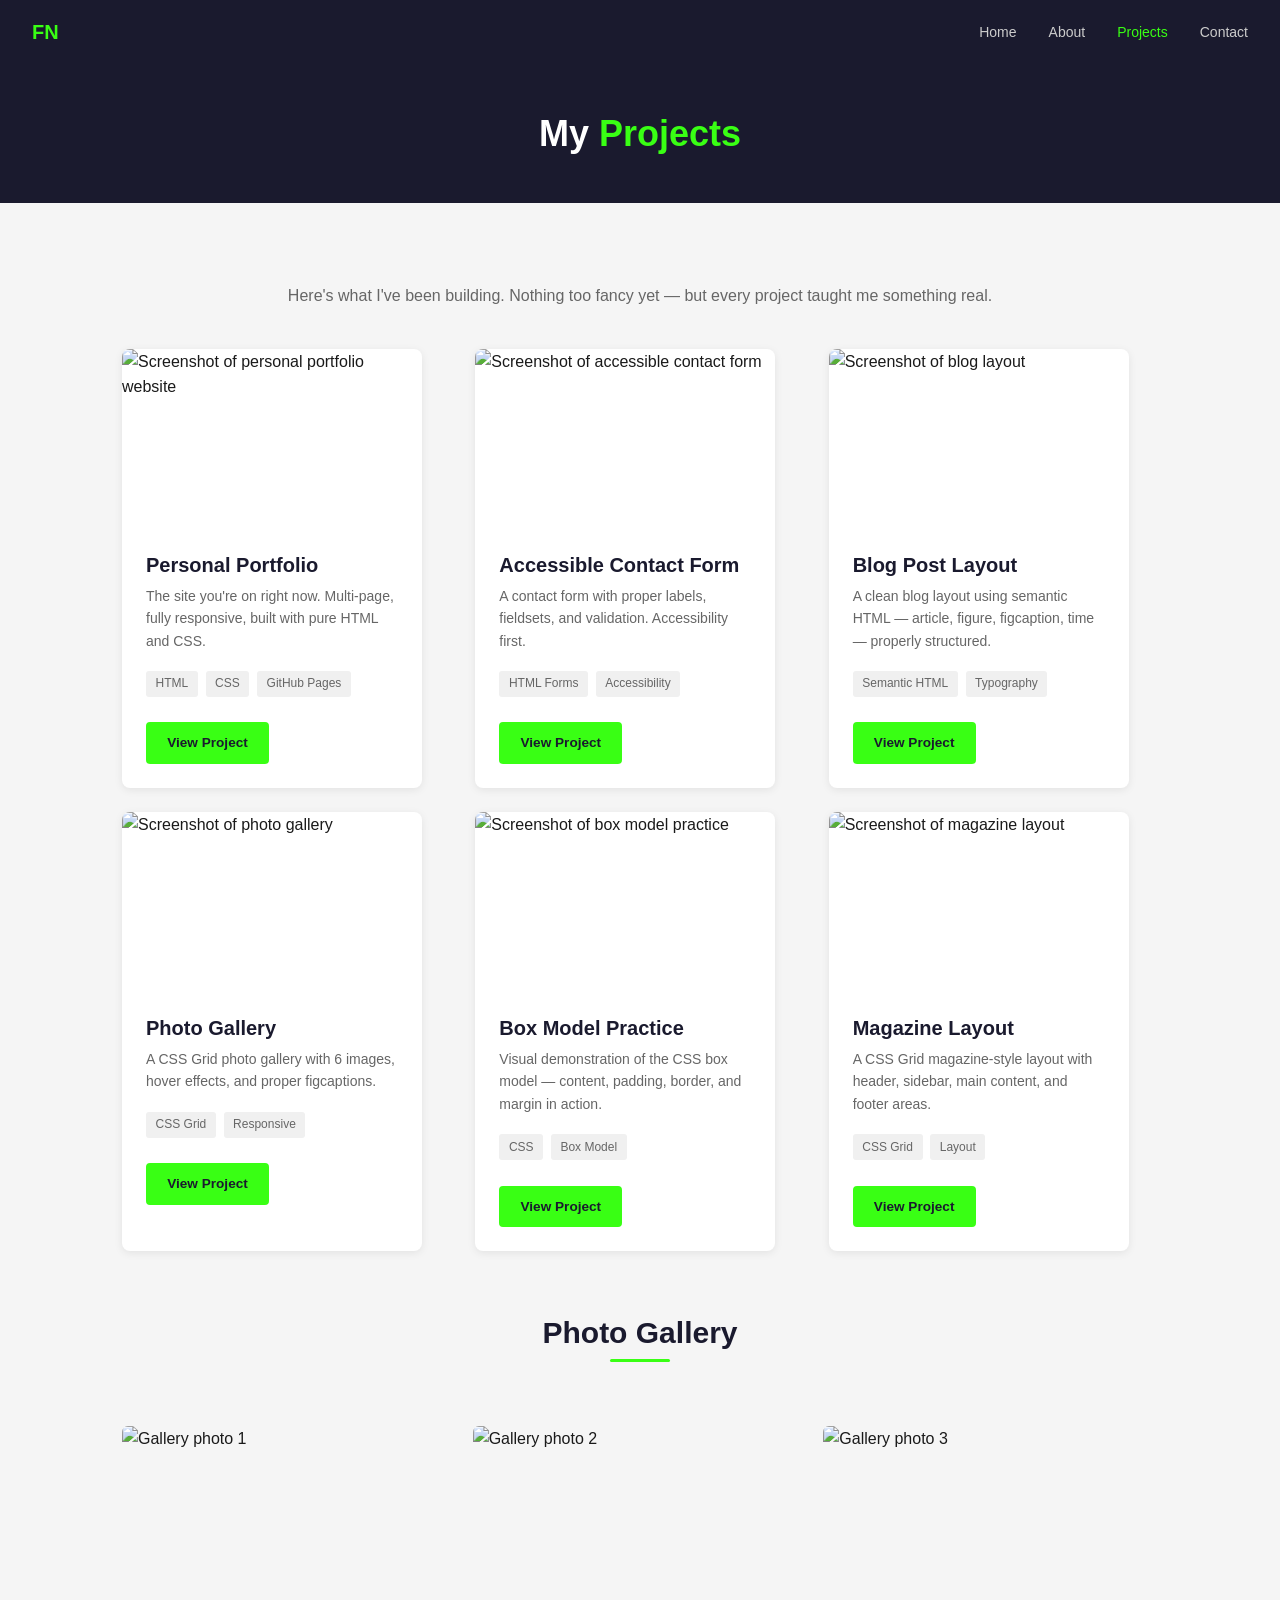
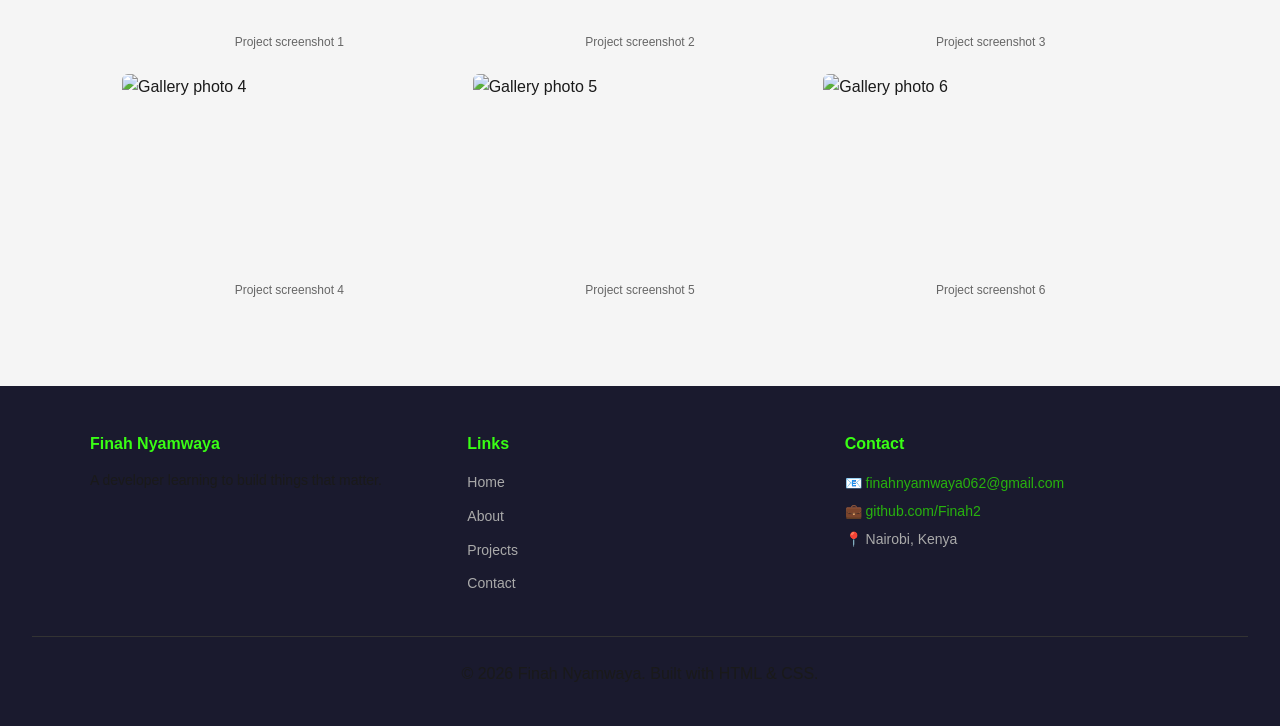
==== projects.html @ 835420aa "Add: Week 2 portfolio files" ====
<!DOCTYPE html>
<html lang="en">
<head>
  <meta charset="UTF-8">
  <meta name="viewport" content="width=device-width, initial-scale=1.0">
  <title>Projects — Finah Nyamwaya</title>
  <link rel="stylesheet" href="styles.css">
</head>
<body>

<nav>
  <div class="logo">FN</div>
  <ul class="nav-links" id="navLinks">
    <li><a href="index.html">Home</a></li>
    <li><a href="about.html">About</a></li>
    <li><a href="projects.html" class="active">Projects</a></li>
    <li><a href="contact.html">Contact</a></li>
  </ul>
  <button class="hamburger" onclick="document.getElementById('navLinks').classList.toggle('open')" aria-label="Toggle menu">
    <span></span><span></span><span></span>
  </button>
</nav>

<div class="page-title">
  <h1>My <span>Projects</span></h1>
</div>

<main class="section">
  <p style="text-align:center; color:var(--color-muted); margin-bottom:2.5rem;">Here's what I've been building. Nothing too fancy yet — but every project taught me something real.</p>

  <div class="projects-grid">

    <article class="card">
      <img src="https://placehold.co/400x180/1a1a2e/39ff14?text=Portfolio+Site" alt="Screenshot of personal portfolio website">
      <div class="card-body">
        <h3>Personal Portfolio</h3>
        <p>The site you're on right now. Multi-page, fully responsive, built with pure HTML and CSS.</p>
        <span class="tag">HTML</span>
        <span class="tag">CSS</span>
        <span class="tag">GitHub Pages</span>
        <br><br>
        <a href="#" class="btn btn-primary" style="font-size:0.85rem; padding:0.5rem 1.2rem;">View Project</a>
      </div>
    </article>

    <article class="card">
      <img src="https://placehold.co/400x180/39ff14/1a1a2e?text=Contact+Form" alt="Screenshot of accessible contact form">
      <div class="card-body">
        <h3>Accessible Contact Form</h3>
        <p>A contact form with proper labels, fieldsets, and validation. Accessibility first.</p>
        <span class="tag">HTML Forms</span>
        <span class="tag">Accessibility</span>
        <br><br>
        <a href="#" class="btn btn-primary" style="font-size:0.85rem; padding:0.5rem 1.2rem;">View Project</a>
      </div>
    </article>

    <article class="card">
      <img src="https://placehold.co/400x180/16213e/ffffff?text=Blog+Layout" alt="Screenshot of blog layout">
      <div class="card-body">
        <h3>Blog Post Layout</h3>
        <p>A clean blog layout using semantic HTML — article, figure, figcaption, time — properly structured.</p>
        <span class="tag">Semantic HTML</span>
        <span class="tag">Typography</span>
        <br><br>
        <a href="#" class="btn btn-primary" style="font-size:0.85rem; padding:0.5rem 1.2rem;">View Project</a>
      </div>
    </article>

    <article class="card">
      <img src="https://placehold.co/400x180/1a1a2e/39ff14?text=Photo+Gallery" alt="Screenshot of photo gallery">
      <div class="card-body">
        <h3>Photo Gallery</h3>
        <p>A CSS Grid photo gallery with 6 images, hover effects, and proper figcaptions.</p>
        <span class="tag">CSS Grid</span>
        <span class="tag">Responsive</span>
        <br><br>
        <a href="box-model-practice.html" class="btn btn-primary" style="font-size:0.85rem; padding:0.5rem 1.2rem;">View Project</a>
      </div>
    </article>

    <article class="card">
      <img src="https://placehold.co/400x180/39ff14/1a1a2e?text=Box+Model" alt="Screenshot of box model practice">
      <div class="card-body">
        <h3>Box Model Practice</h3>
        <p>Visual demonstration of the CSS box model — content, padding, border, and margin in action.</p>
        <span class="tag">CSS</span>
        <span class="tag">Box Model</span>
        <br><br>
        <a href="box-model-practice.html" class="btn btn-primary" style="font-size:0.85rem; padding:0.5rem 1.2rem;">View Project</a>
      </div>
    </article>

    <article class="card">
      <img src="https://placehold.co/400x180/16213e/ffffff?text=Magazine+Layout" alt="Screenshot of magazine layout">
      <div class="card-body">
        <h3>Magazine Layout</h3>
        <p>A CSS Grid magazine-style layout with header, sidebar, main content, and footer areas.</p>
        <span class="tag">CSS Grid</span>
        <span class="tag">Layout</span>
        <br><br>
        <a href="box-model-practice.html" class="btn btn-primary" style="font-size:0.85rem; padding:0.5rem 1.2rem;">View Project</a>
      </div>
    </article>

  </div>

  <!-- Photo Gallery Section -->
  <div class="section-title" style="margin-top:4rem;">
    <h2>Photo Gallery</h2>
  </div>
  <div class="gallery">
    <figure>
      <img src="https://placehold.co/400x200/1a1a2e/39ff14?text=Photo+1" alt="Gallery photo 1">
      <figcaption>Project screenshot 1</figcaption>
    </figure>
    <figure>
      <img src="https://placehold.co/400x200/39ff14/1a1a2e?text=Photo+2" alt="Gallery photo 2">
      <figcaption>Project screenshot 2</figcaption>
    </figure>
    <figure>
      <img src="https://placehold.co/400x200/16213e/ffffff?text=Photo+3" alt="Gallery photo 3">
      <figcaption>Project screenshot 3</figcaption>
    </figure>
    <figure>
      <img src="https://placehold.co/400x200/39ff14/1a1a2e?text=Photo+4" alt="Gallery photo 4">
      <figcaption>Project screenshot 4</figcaption>
    </figure>
    <figure>
      <img src="https://placehold.co/400x200/1a1a2e/39ff14?text=Photo+5" alt="Gallery photo 5">
      <figcaption>Project screenshot 5</figcaption>
    </figure>
    <figure>
      <img src="https://placehold.co/400x200/16213e/ffffff?text=Photo+6" alt="Gallery photo 6">
      <figcaption>Project screenshot 6</figcaption>
    </figure>
  </div>
</main>

<footer class="footer">
  <div class="footer-grid">
    <div class="footer-col">
      <h4>Finah Nyamwaya</h4>
      <p>A developer learning to build things that matter.</p>
    </div>
    <div class="footer-col">
      <h4>Links</h4>
      <ul>
        <li><a href="index.html">Home</a></li>
        <li><a href="about.html">About</a></li>
        <li><a href="projects.html">Projects</a></li>
        <li><a href="contact.html">Contact</a></li>
      </ul>
    </div>
    <div class="footer-col">
      <h4>Contact</h4>
      <address style="font-style:normal; font-size:0.875rem; line-height:2; color:#aaa;">
        📧 <a href="mailto:finahnyamwaya062@gmail.com">finahnyamwaya062@gmail.com</a><br>
        💼 <a href="https://github.com/Finah2" target="_blank">github.com/Finah2</a><br>
        📍 Nairobi, Kenya
      </address>
    </div>
  </div>
  <div class="footer-bottom">
    <p>&copy; 2026 Finah Nyamwaya. Built with HTML & CSS.</p>
  </div>
</footer>

</body>
</html>
---- styles.css ----
/* ================================
   RESET
================================ */
* {
    margin: 0;
    padding: 0;
    box-sizing: border-box;
}

/* ================================
   GOOGLE FONTS
================================ */
@import url('https://fonts.googleapis.com/css2?family=Poppins:wght@400;600;700&family=Open+Sans:wght@400;500&display=swap');

/* ================================
   CSS VARIABLES — TYPOGRAPHY
================================ */
:root {
    --font-xs:   0.75rem;    /* 12px */
    --font-sm:   0.875rem;   /* 14px */
    --font-base: 1rem;       /* 16px */
    --font-lg:   1.125rem;   /* 18px */
    --font-xl:   1.25rem;    /* 20px */
    --font-2xl:  1.5rem;     /* 24px */
    --font-3xl:  1.875rem;   /* 30px */
    --font-4xl:  2.25rem;    /* 36px */
}

/* ================================
   CSS VARIABLES — COLORS
================================ */
:root {
    --color-primary:       #39ff14;   /* luminous green */
    --color-primary-light: #7fff5c;
    --color-primary-dark:  #28b30e;
    --color-secondary:     #1a1a2e;   /* deep navy */
    --color-background:    #f5f5f5;
    --color-text:          #1a1a1a;
    --color-muted:         #666666;
}

/* ================================
   BASE STYLES
================================ */
body {
    font-family: 'Open Sans', sans-serif;
    font-size: var(--font-base);
    line-height: 1.6;
    color: var(--color-text);
    background: var(--color-background);
}

h1, h2, h3, h4, h5, h6 {
    font-family: 'Poppins', sans-serif;
    font-weight: 700;
    line-height: 1.2;
    margin-bottom: 1rem;
}

h1 { font-size: var(--font-4xl); }
h2 { font-size: var(--font-3xl); }
h3 { font-size: var(--font-2xl); }

p {
    font-size: var(--font-base);
    margin-bottom: 1rem;
    color: var(--color-text);
}

small { font-size: var(--font-sm); }

a {
    color: var(--color-primary-dark);
    text-decoration: none;
    transition: color 0.3s ease;
}

a:hover { color: var(--color-primary); }

a:focus, button:focus {
    outline: 2px solid var(--color-primary);
    outline-offset: 2px;
}

img {
    max-width: 100%;
    display: block;
}

/* ================================
   NAVIGATION — FLEXBOX
================================ */
nav {
    background: var(--color-secondary);
    padding: 1rem 2rem;
    display: flex;
    justify-content: space-between;
    align-items: center;
    position: sticky;
    top: 0;
    z-index: 100;
}

.logo {
    color: var(--color-primary);
    font-family: 'Poppins', sans-serif;
    font-size: var(--font-xl);
    font-weight: 700;
}

.nav-links {
    list-style: none;
    display: flex;
    gap: 2rem;
}

.nav-links a {
    color: #ccc;
    font-size: var(--font-sm);
    font-weight: 500;
    transition: color 0.3s ease;
}

.nav-links a:hover,
.nav-links a.active {
    color: var(--color-primary);
}

/* Mobile hamburger */
.hamburger {
    display: none;
    flex-direction: column;
    gap: 5px;
    cursor: pointer;
    background: none;
    border: none;
    padding: 4px;
}

.hamburger span {
    display: block;
    width: 25px;
    height: 2px;
    background: #fff;
    transition: all 0.3s ease;
}

/* ================================
   HERO SECTION
================================ */
.hero {
    min-height: 100vh;
    background: linear-gradient(135deg, var(--color-secondary), #16213e);
    display: flex;
    align-items: center;
    justify-content: center;
    text-align: center;
    padding: 2rem;
    position: relative;
    overflow: hidden;
}

.hero::before {
    content: '';
    position: absolute;
    width: 400px;
    height: 400px;
    background: var(--color-primary);
    opacity: 0.05;
    border-radius: 50%;
    top: -100px;
    right: -100px;
}

.hero-content { max-width: 700px; }

.hero h1 {
    color: #fff;
    font-size: clamp(2rem, 6vw, var(--font-4xl));
    margin-bottom: 0.5rem;
}

.hero h1 span { color: var(--color-primary); }

.hero p {
    color: #aaa;
    font-size: var(--font-lg);
    margin-bottom: 2rem;
}

/* ================================
   BUTTONS
================================ */
.btn {
    display: inline-block;
    padding: 0.75rem 2rem;
    border-radius: 4px;
    font-size: var(--font-base);
    font-weight: 600;
    cursor: pointer;
    transition: all 0.3s ease;
    border: 2px solid transparent;
    font-family: 'Poppins', sans-serif;
}

.btn-primary {
    background: var(--color-primary);
    color: var(--color-secondary);
    border-color: var(--color-primary);
}

.btn-primary:hover {
    background: var(--color-primary-dark);
    border-color: var(--color-primary-dark);
    color: #fff;
    transform: translateY(-2px);
    box-shadow: 0 4px 12px rgba(57, 255, 20, 0.3);
}

.btn-secondary {
    background: transparent;
    color: var(--color-primary);
    border-color: var(--color-primary);
}

.btn-secondary:hover {
    background: var(--color-primary);
    color: var(--color-secondary);
    transform: translateY(-2px);
}

.btn-danger {
    background: #e74c3c;
    color: #fff;
    border-color: #e74c3c;
}

.btn-danger:hover {
    background: #c0392b;
    border-color: #c0392b;
    transform: translateY(-2px);
}

.btn-disabled {
    background: #ccc;
    color: #888;
    border-color: #ccc;
    cursor: not-allowed;
}

/* ================================
   SECTIONS
================================ */
.section {
    padding: 4rem 1.5rem;
    max-width: 1100px;
    margin: 0 auto;
}

.section-title {
    text-align: center;
    margin-bottom: 3rem;
}

.section-title h2 {
    color: var(--color-secondary);
    position: relative;
    display: inline-block;
}

.section-title h2::after {
    content: '';
    display: block;
    width: 60px;
    height: 3px;
    background: var(--color-primary);
    margin: 0.5rem auto 0;
    border-radius: 2px;
}

/* ================================
   CARDS — FLEXBOX ROW
================================ */
.cards-row {
    display: flex;
    gap: 1.5rem;
    flex-wrap: wrap;
}

.card {
    background: #fff;
    border-radius: 8px;
    overflow: hidden;
    box-shadow: 0 2px 8px rgba(0,0,0,0.08);
    transition: box-shadow 0.3s ease, transform 0.3s ease;
    flex: 1;
    min-width: 260px;
    width: 300px;
}

.card:hover {
    box-shadow: 0 10px 20px rgba(0,0,0,0.12);
    transform: translateY(-4px);
}

.card img {
    width: 100%;
    height: 180px;
    object-fit: cover;
}

.card-body {
    padding: 1.5rem;
}

.card-body h3 {
    font-size: var(--font-xl);
    margin-bottom: 0.5rem;
    color: var(--color-secondary);
}

.card-body p {
    font-size: var(--font-sm);
    color: var(--color-muted);
    margin-bottom: 1rem;
}

.tag {
    display: inline-block;
    background: #f0f0f0;
    color: var(--color-muted);
    font-size: var(--font-xs);
    padding: 0.2rem 0.6rem;
    border-radius: 3px;
    margin: 0.2rem 0.2rem 0 0;
}

/* ================================
   PROJECTS GRID
================================ */
.projects-grid {
    display: grid;
    grid-template-columns: 1fr;
    gap: 1.5rem;
}

/* ================================
   PHOTO GALLERY GRID
================================ */
.gallery {
    display: grid;
    grid-template-columns: repeat(3, 1fr);
    gap: 1rem;
}

.gallery figure {
    overflow: hidden;
    border-radius: 6px;
}

.gallery img {
    width: 100%;
    height: 200px;
    object-fit: cover;
    transition: transform 0.3s ease;
}

.gallery img:hover { transform: scale(1.05); }

.gallery figcaption {
    font-size: var(--font-xs);
    color: var(--color-muted);
    padding: 0.4rem 0;
    text-align: center;
}

/* ================================
   MAGAZINE LAYOUT GRID
================================ */
.magazine {
    display: grid;
    grid-template-columns: 250px 1fr;
    grid-template-rows: auto 1fr auto;
    gap: 1.5rem;
}

.mag-header {
    grid-column: 1 / -1;
    background: var(--color-secondary);
    color: #fff;
    padding: 1.5rem;
    border-radius: 6px;
}

.mag-sidebar {
    background: #fff;
    padding: 1.5rem;
    border-radius: 6px;
    box-shadow: 0 2px 8px rgba(0,0,0,0.06);
}

.mag-main {
    background: #fff;
    padding: 1.5rem;
    border-radius: 6px;
    box-shadow: 0 2px 8px rgba(0,0,0,0.06);
}

.mag-footer {
    grid-column: 1 / -1;
    background: var(--color-secondary);
    color: #aaa;
    padding: 1rem 1.5rem;
    border-radius: 6px;
    text-align: center;
}

/* ================================
   HERO SECTION — DESKTOP SPLIT
================================ */
.hero-inner {
    display: flex;
    align-items: center;
    gap: 3rem;
    max-width: 1000px;
    margin: 0 auto;
    text-align: left;
}

.hero-text { flex: 1; }
.hero-image { flex: 1; display: none; }

.hero-image img {
    border-radius: 50%;
    border: 4px solid var(--color-primary);
    width: 280px;
    height: 280px;
    object-fit: cover;
}

/* ================================
   SKILLS SECTION
================================ */
.skills {
    display: flex;
    flex-wrap: wrap;
    gap: 0.75rem;
    margin-top: 1rem;
}

.skill-tag {
    background: var(--color-primary);
    color: var(--color-secondary);
    padding: 0.4rem 1rem;
    border-radius: 20px;
    font-size: var(--font-sm);
    font-weight: 600;
}

/* ================================
   TIMELINE
================================ */
.timeline {
    border-left: 2px solid var(--color-primary);
    padding-left: 1.5rem;
    margin-top: 1rem;
}

.timeline-item {
    margin-bottom: 1.5rem;
    position: relative;
}

.timeline-item::before {
    content: '';
    width: 12px;
    height: 12px;
    background: var(--color-primary);
    border-radius: 50%;
    position: absolute;
    left: -2rem;
    top: 0.3rem;
}

.timeline-item h3 { font-size: var(--font-lg); margin-bottom: 0.2rem; }
.timeline-item span { font-size: var(--font-sm); color: var(--color-muted); }

/* ================================
   FORM STYLES
================================ */
.form-wrapper {
    display: grid;
    grid-template-columns: 1fr;
    gap: 2rem;
}

fieldset {
    border: 1px solid #ddd;
    border-radius: 6px;
    padding: 1.5rem;
    margin-bottom: 1.5rem;
}

legend {
    font-weight: 600;
    padding: 0 0.5rem;
    color: var(--color-secondary);
    font-family: 'Poppins', sans-serif;
}

label {
    display: block;
    margin-bottom: 0.3rem;
    font-size: var(--font-sm);
    font-weight: 500;
}

input, select, textarea {
    width: 100%;
    padding: 0.7rem 1rem;
    border: 1px solid #ddd;
    border-radius: 4px;
    font-size: var(--font-base);
    font-family: 'Open Sans', sans-serif;
    margin-bottom: 1rem;
    background: #fff;
    transition: border-color 0.3s ease, outline 0.3s ease;
}

input:focus, select:focus, textarea:focus {
    outline: 2px solid var(--color-primary);
    border-color: var(--color-primary);
}

input:invalid:not(:placeholder-shown) {
    border-color: #e74c3c;
}

.checkbox-row {
    display: flex;
    align-items: center;
    gap: 0.5rem;
    margin-bottom: 1rem;
}

.checkbox-row input { width: auto; margin: 0; }

.form-sidebar {
    background: var(--color-secondary);
    color: #fff;
    padding: 2rem;
    border-radius: 8px;
    align-self: start;
}

.form-sidebar h3 { color: var(--color-primary); margin-bottom: 1rem; }
.form-sidebar p { color: #ccc; font-size: var(--font-sm); }
.form-sidebar address { font-style: normal; line-height: 2.2; color: #ccc; font-size: var(--font-sm); }
.form-sidebar a { color: var(--color-primary); }

/* ================================
   HERO SECTION
================================ */
.page-title {
    background: var(--color-secondary);
    color: #fff;
    padding: 3rem 2rem;
    text-align: center;
}

.page-title h1 { color: #fff; margin: 0; }
.page-title h1 span { color: var(--color-primary); }

/* ================================
   FOOTER — FLEXBOX MULTI-COLUMN
================================ */
.footer {
    background: var(--color-secondary);
    color: #aaa;
    padding: 3rem 2rem 1.5rem;
}

.footer-grid {
    display: flex;
    gap: 2rem;
    flex-wrap: wrap;
    max-width: 1100px;
    margin: 0 auto 2rem;
}

.footer-col { flex: 1; min-width: 150px; }

.footer-col h4 {
    color: var(--color-primary);
    font-size: var(--font-base);
    margin-bottom: 1rem;
}

.footer-col ul { list-style: none; }
.footer-col ul li { margin-bottom: 0.5rem; }
.footer-col ul a { color: #aaa; font-size: var(--font-sm); transition: color 0.3s ease; }
.footer-col ul a:hover { color: var(--color-primary); }
.footer-col p { font-size: var(--font-sm); }

.footer-bottom {
    text-align: center;
    padding-top: 1.5rem;
    border-top: 1px solid #333;
    font-size: var(--font-sm);
}

/* ================================
   RESPONSIVE — TABLET
================================ */
@media (min-width: 768px) {
    .projects-grid {
        grid-template-columns: repeat(2, 1fr);
    }

    .form-wrapper {
        grid-template-columns: 1fr 300px;
    }

    .hero-image { display: block; }

    .nav-links { display: flex; }
}

/* ================================
   RESPONSIVE — DESKTOP
================================ */
@media (min-width: 1024px) {
    .projects-grid {
        grid-template-columns: repeat(3, 1fr);
    }

    .section { padding: 5rem 2rem; }
}

/* ================================
   RESPONSIVE — MOBILE NAV
================================ */
@media (max-width: 767px) {
    .hamburger { display: flex; }

    .nav-links {
        display: none;
        position: absolute;
        top: 100%;
        left: 0;
        right: 0;
        background: var(--color-secondary);
        flex-direction: column;
        padding: 1rem 2rem;
        gap: 1rem;
    }

    .nav-links.open { display: flex; }

    .gallery {
        grid-template-columns: repeat(2, 1fr);
    }

    .magazine {
        grid-template-columns: 1fr;
    }

    .mag-header, .mag-footer { grid-column: 1; }

    .hero { text-align: center; }
    .hero-inner { flex-direction: column; text-align: center; }
}

@media (max-width: 480px) {
    .gallery { grid-template-columns: 1fr; }
    h1 { font-size: var(--font-3xl); }
}
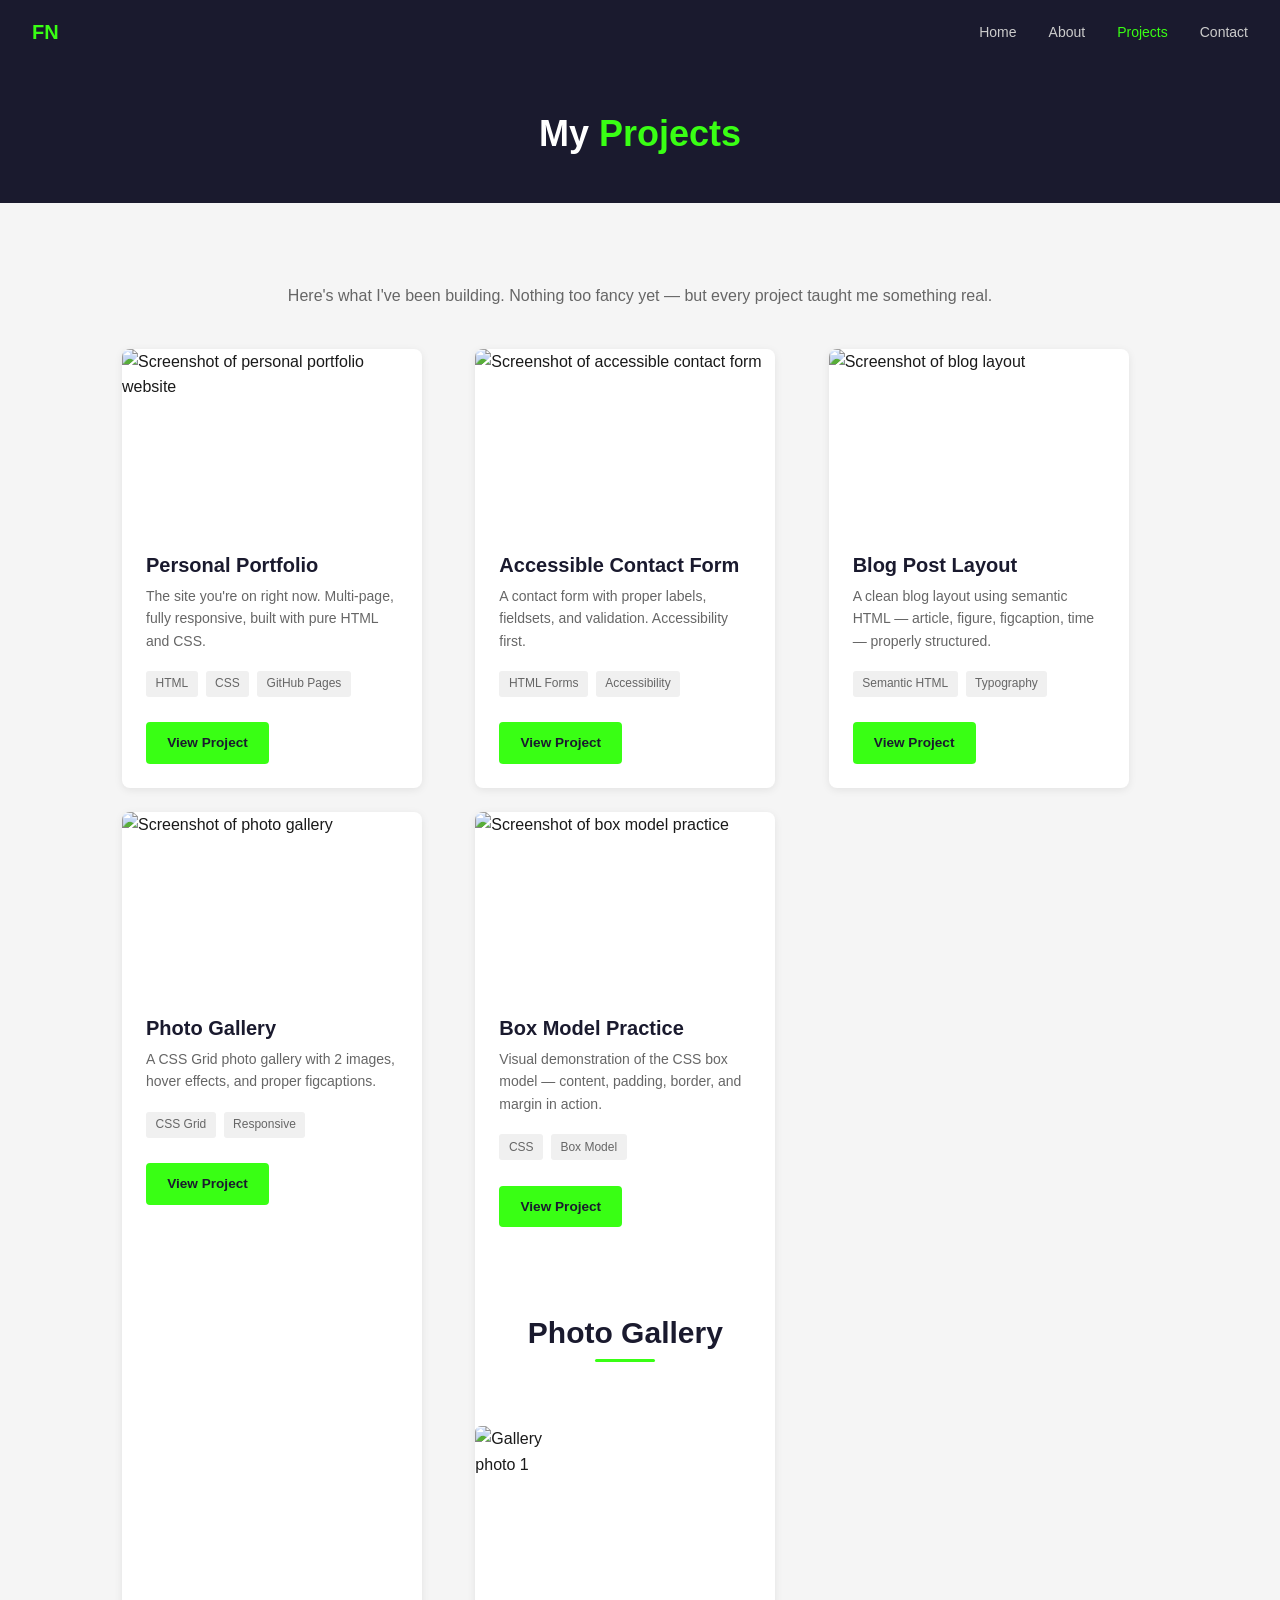
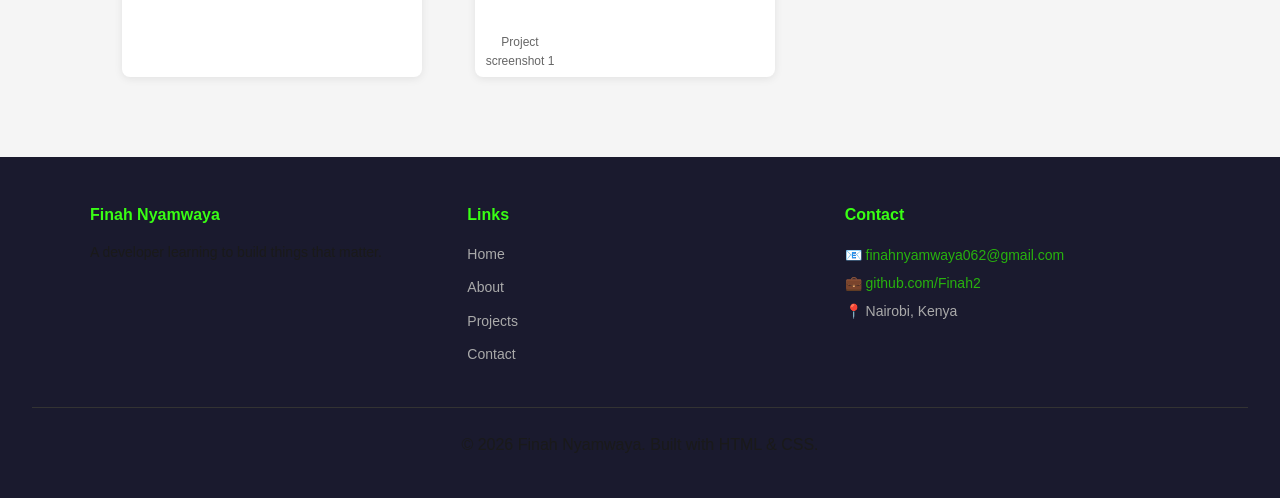
==== commit 2312f5a2: "Revise photo gallery images and description Updated image sources and modified project description i" ====
--- a/projects.html
+++ b/projects.html
@@ -68,10 +68,10 @@
     </article>
 
     <article class="card">
-      <img src="https://placehold.co/400x180/1a1a2e/39ff14?text=Photo+Gallery" alt="Screenshot of photo gallery">
+      <img src="https://stock.adobe.com/search?k=coding" alt="Screenshot of photo gallery">
       <div class="card-body">
         <h3>Photo Gallery</h3>
-        <p>A CSS Grid photo gallery with 6 images, hover effects, and proper figcaptions.</p>
+        <p>A CSS Grid photo gallery with 2 images, hover effects, and proper figcaptions.</p>
         <span class="tag">CSS Grid</span>
         <span class="tag">Responsive</span>
         <br><br>
@@ -89,21 +89,6 @@
         <br><br>
         <a href="box-model-practice.html" class="btn btn-primary" style="font-size:0.85rem; padding:0.5rem 1.2rem;">View Project</a>
       </div>
-    </article>
-
-    <article class="card">
-      <img src="https://placehold.co/400x180/16213e/ffffff?text=Magazine+Layout" alt="Screenshot of magazine layout">
-      <div class="card-body">
-        <h3>Magazine Layout</h3>
-        <p>A CSS Grid magazine-style layout with header, sidebar, main content, and footer areas.</p>
-        <span class="tag">CSS Grid</span>
-        <span class="tag">Layout</span>
-        <br><br>
-        <a href="box-model-practice.html" class="btn btn-primary" style="font-size:0.85rem; padding:0.5rem 1.2rem;">View Project</a>
-      </div>
-    </article>
-
-  </div>
 
   <!-- Photo Gallery Section -->
   <div class="section-title" style="margin-top:4rem;">
@@ -111,28 +96,8 @@
   </div>
   <div class="gallery">
     <figure>
-      <img src="https://placehold.co/400x200/1a1a2e/39ff14?text=Photo+1" alt="Gallery photo 1">
+      <img src="https://t4.ftcdn.net/jpg/01/62/94/35/240_F_162943505_00ppafZd2xBpH3P98qby2qyqZiirXgnO.jpg" alt="Gallery photo 1">
       <figcaption>Project screenshot 1</figcaption>
-    </figure>
-    <figure>
-      <img src="https://placehold.co/400x200/39ff14/1a1a2e?text=Photo+2" alt="Gallery photo 2">
-      <figcaption>Project screenshot 2</figcaption>
-    </figure>
-    <figure>
-      <img src="https://placehold.co/400x200/16213e/ffffff?text=Photo+3" alt="Gallery photo 3">
-      <figcaption>Project screenshot 3</figcaption>
-    </figure>
-    <figure>
-      <img src="https://placehold.co/400x200/39ff14/1a1a2e?text=Photo+4" alt="Gallery photo 4">
-      <figcaption>Project screenshot 4</figcaption>
-    </figure>
-    <figure>
-      <img src="https://placehold.co/400x200/1a1a2e/39ff14?text=Photo+5" alt="Gallery photo 5">
-      <figcaption>Project screenshot 5</figcaption>
-    </figure>
-    <figure>
-      <img src="https://placehold.co/400x200/16213e/ffffff?text=Photo+6" alt="Gallery photo 6">
-      <figcaption>Project screenshot 6</figcaption>
     </figure>
   </div>
 </main>
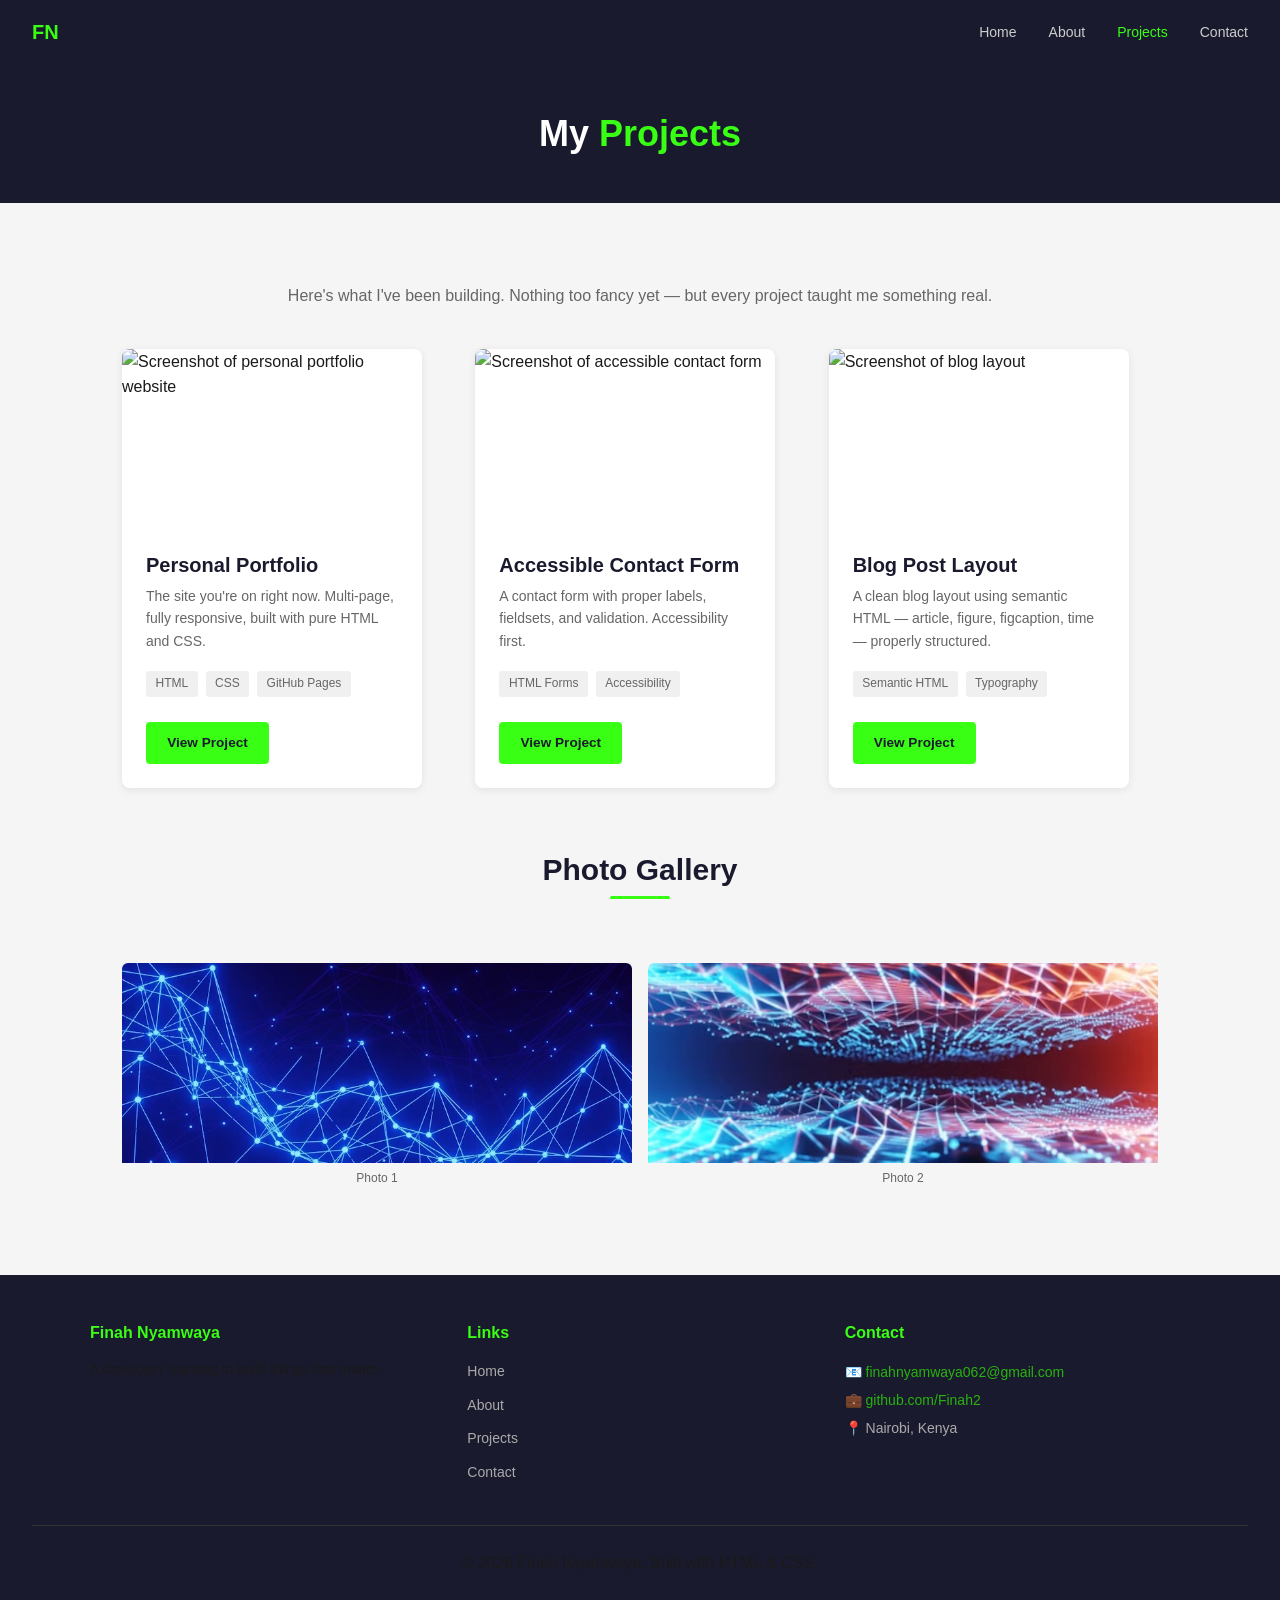
==== commit b132f46a: "Refactor projects.html with new images and cleanup Updated project images and removed unused section" ====
--- a/projects.html
+++ b/projects.html
@@ -7,7 +7,7 @@
   <link rel="stylesheet" href="styles.css">
 </head>
 <body>
-
+ 
 <nav>
   <div class="logo">FN</div>
   <ul class="nav-links" id="navLinks">
@@ -20,16 +20,16 @@
     <span></span><span></span><span></span>
   </button>
 </nav>
-
+ 
 <div class="page-title">
   <h1>My <span>Projects</span></h1>
 </div>
-
+ 
 <main class="section">
   <p style="text-align:center; color:var(--color-muted); margin-bottom:2.5rem;">Here's what I've been building. Nothing too fancy yet — but every project taught me something real.</p>
-
+ 
   <div class="projects-grid">
-
+ 
     <article class="card">
       <img src="https://placehold.co/400x180/1a1a2e/39ff14?text=Portfolio+Site" alt="Screenshot of personal portfolio website">
       <div class="card-body">
@@ -42,9 +42,9 @@
         <a href="#" class="btn btn-primary" style="font-size:0.85rem; padding:0.5rem 1.2rem;">View Project</a>
       </div>
     </article>
-
+ 
     <article class="card">
-      <img src="https://placehold.co/400x180/39ff14/1a1a2e?text=Contact+Form" alt="Screenshot of accessible contact form">
+      <img src="photo3" alt="Screenshot of accessible contact form">
       <div class="card-body">
         <h3>Accessible Contact Form</h3>
         <p>A contact form with proper labels, fieldsets, and validation. Accessibility first.</p>
@@ -54,7 +54,7 @@
         <a href="#" class="btn btn-primary" style="font-size:0.85rem; padding:0.5rem 1.2rem;">View Project</a>
       </div>
     </article>
-
+ 
     <article class="card">
       <img src="https://placehold.co/400x180/16213e/ffffff?text=Blog+Layout" alt="Screenshot of blog layout">
       <div class="card-body">
@@ -66,42 +66,30 @@
         <a href="#" class="btn btn-primary" style="font-size:0.85rem; padding:0.5rem 1.2rem;">View Project</a>
       </div>
     </article>
-
-    <article class="card">
-      <img src="https://stock.adobe.com/search?k=coding" alt="Screenshot of photo gallery">
-      <div class="card-body">
-        <h3>Photo Gallery</h3>
-        <p>A CSS Grid photo gallery with 2 images, hover effects, and proper figcaptions.</p>
-        <span class="tag">CSS Grid</span>
-        <span class="tag">Responsive</span>
-        <br><br>
-        <a href="box-model-practice.html" class="btn btn-primary" style="font-size:0.85rem; padding:0.5rem 1.2rem;">View Project</a>
-      </div>
-    </article>
-
-    <article class="card">
-      <img src="https://placehold.co/400x180/39ff14/1a1a2e?text=Box+Model" alt="Screenshot of box model practice">
-      <div class="card-body">
-        <h3>Box Model Practice</h3>
-        <p>Visual demonstration of the CSS box model — content, padding, border, and margin in action.</p>
-        <span class="tag">CSS</span>
-        <span class="tag">Box Model</span>
-        <br><br>
-        <a href="box-model-practice.html" class="btn btn-primary" style="font-size:0.85rem; padding:0.5rem 1.2rem;">View Project</a>
-      </div>
-
-  <!-- Photo Gallery Section -->
+ 
+  </div>
+ 
+  <!-- Photo Gallery — 2 real images -->
   <div class="section-title" style="margin-top:4rem;">
     <h2>Photo Gallery</h2>
   </div>
-  <div class="gallery">
-    <figure>
-      <img src="https://t4.ftcdn.net/jpg/01/62/94/35/240_F_162943505_00ppafZd2xBpH3P98qby2qyqZiirXgnO.jpg" alt="Gallery photo 1">
-      <figcaption>Project screenshot 1</figcaption>
+ 
+  <div style="display:grid; grid-template-columns: repeat(auto-fit, minmax(260px, 1fr)); gap:1rem;">
+ 
+    <figure style="overflow:hidden; border-radius:6px;">
+      <img src="photo1.jpeg" alt="My first photo" style="width:100%; height:200px; object-fit:cover;">
+      <figcaption style="font-size:0.75rem; color:#666; text-align:center; padding:0.4rem 0;">Photo 1</figcaption>
     </figure>
+ 
+    <figure style="overflow:hidden; border-radius:6px;">
+      <img src="photo2.jpeg" alt="My second photo" style="width:100%; height:200px; object-fit:cover;">
+      <figcaption style="font-size:0.75rem; color:#666; text-align:center; padding:0.4rem 0;">Photo 2</figcaption>
+    </figure>
+ 
   </div>
+ 
 </main>
-
+ 
 <footer class="footer">
   <div class="footer-grid">
     <div class="footer-col">
@@ -130,6 +118,6 @@
     <p>&copy; 2026 Finah Nyamwaya. Built with HTML & CSS.</p>
   </div>
 </footer>
-
+ 
 </body>
 </html>
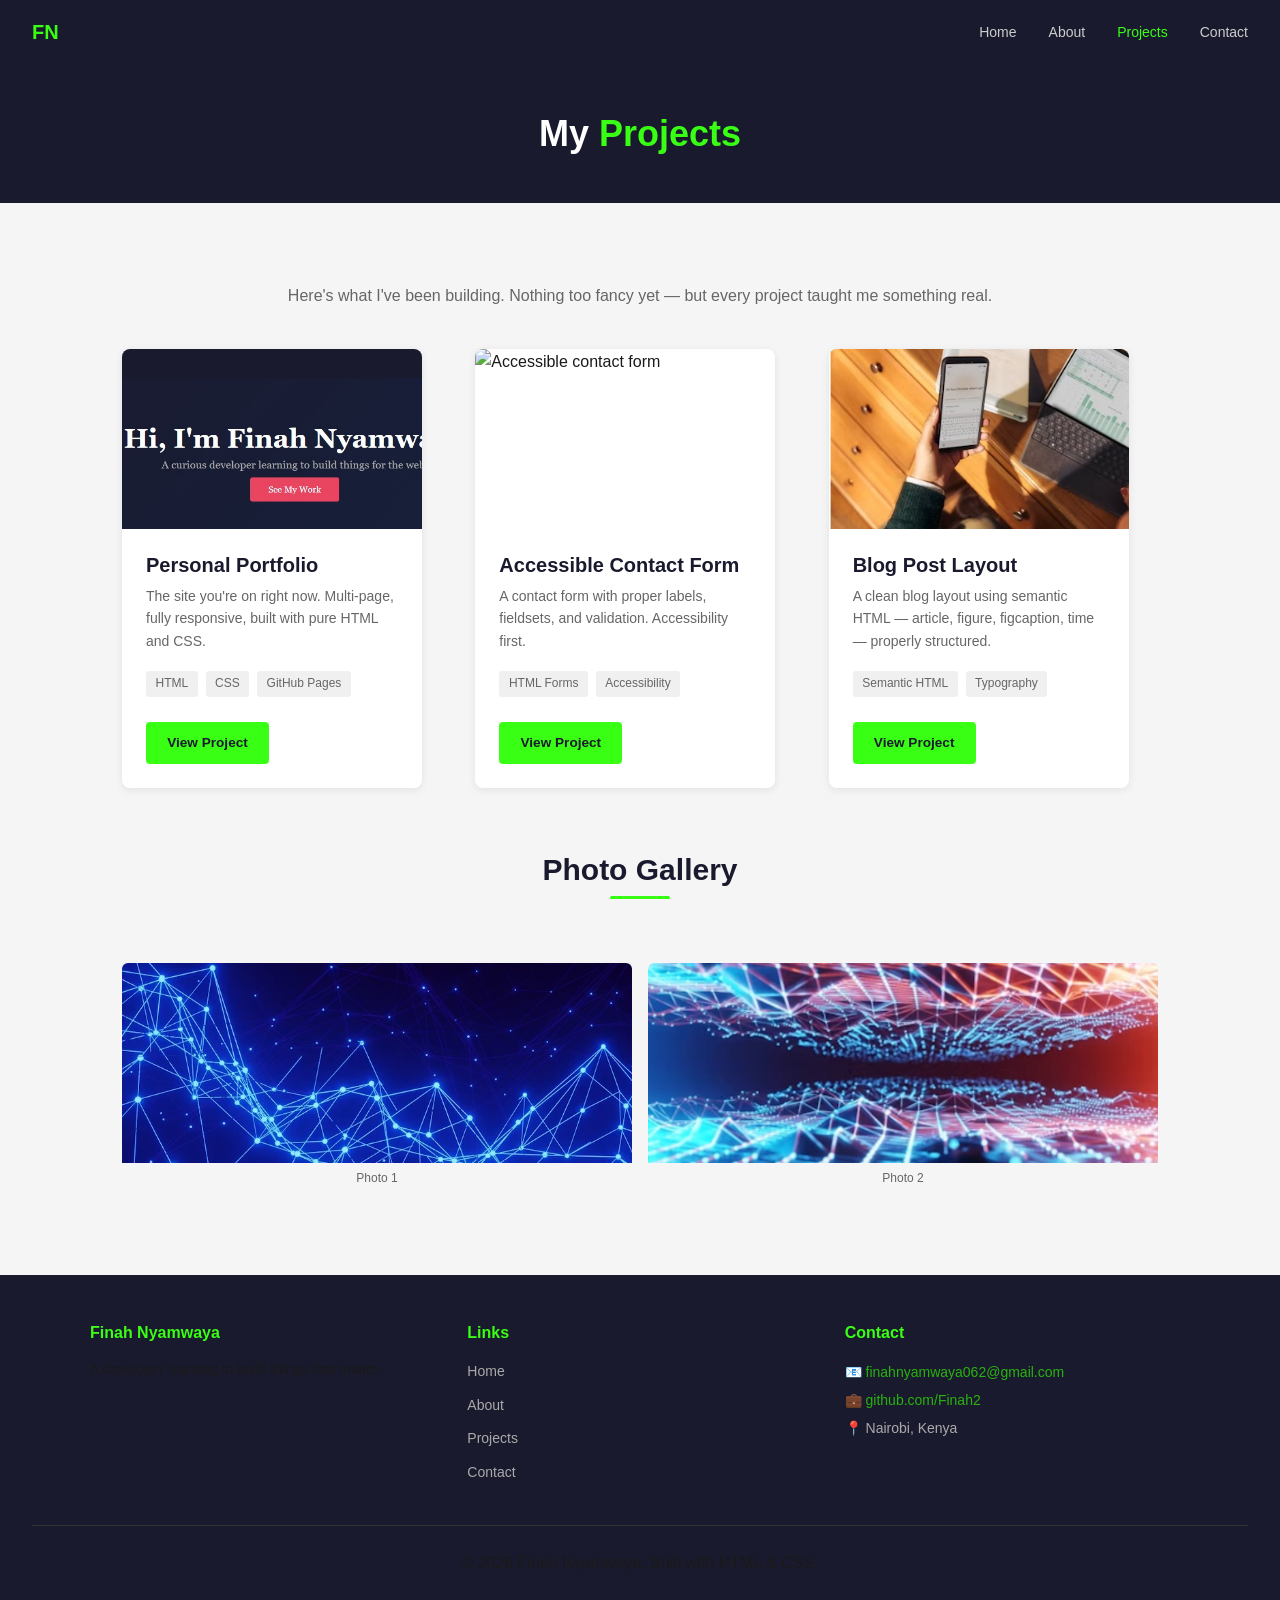
==== commit 1f3c0e53: "Replace  images with actual files Updated image" ====
--- a/projects.html
+++ b/projects.html
@@ -31,7 +31,7 @@
   <div class="projects-grid">
  
     <article class="card">
-      <img src="https://placehold.co/400x180/1a1a2e/39ff14?text=Portfolio+Site" alt="Screenshot of personal portfolio website">
+      <img src="portfolio.jpeg" alt="Personal portfolio website">
       <div class="card-body">
         <h3>Personal Portfolio</h3>
         <p>The site you're on right now. Multi-page, fully responsive, built with pure HTML and CSS.</p>
@@ -44,7 +44,7 @@
     </article>
  
     <article class="card">
-      <img src="photo3" alt="Screenshot of accessible contact form">
+      <img src="photo3" alt="Accessible contact form">
       <div class="card-body">
         <h3>Accessible Contact Form</h3>
         <p>A contact form with proper labels, fieldsets, and validation. Accessibility first.</p>
@@ -56,7 +56,7 @@
     </article>
  
     <article class="card">
-      <img src="https://placehold.co/400x180/16213e/ffffff?text=Blog+Layout" alt="Screenshot of blog layout">
+      <img src="blog.jpeg" alt="Blog layout">
       <div class="card-body">
         <h3>Blog Post Layout</h3>
         <p>A clean blog layout using semantic HTML — article, figure, figcaption, time — properly structured.</p>
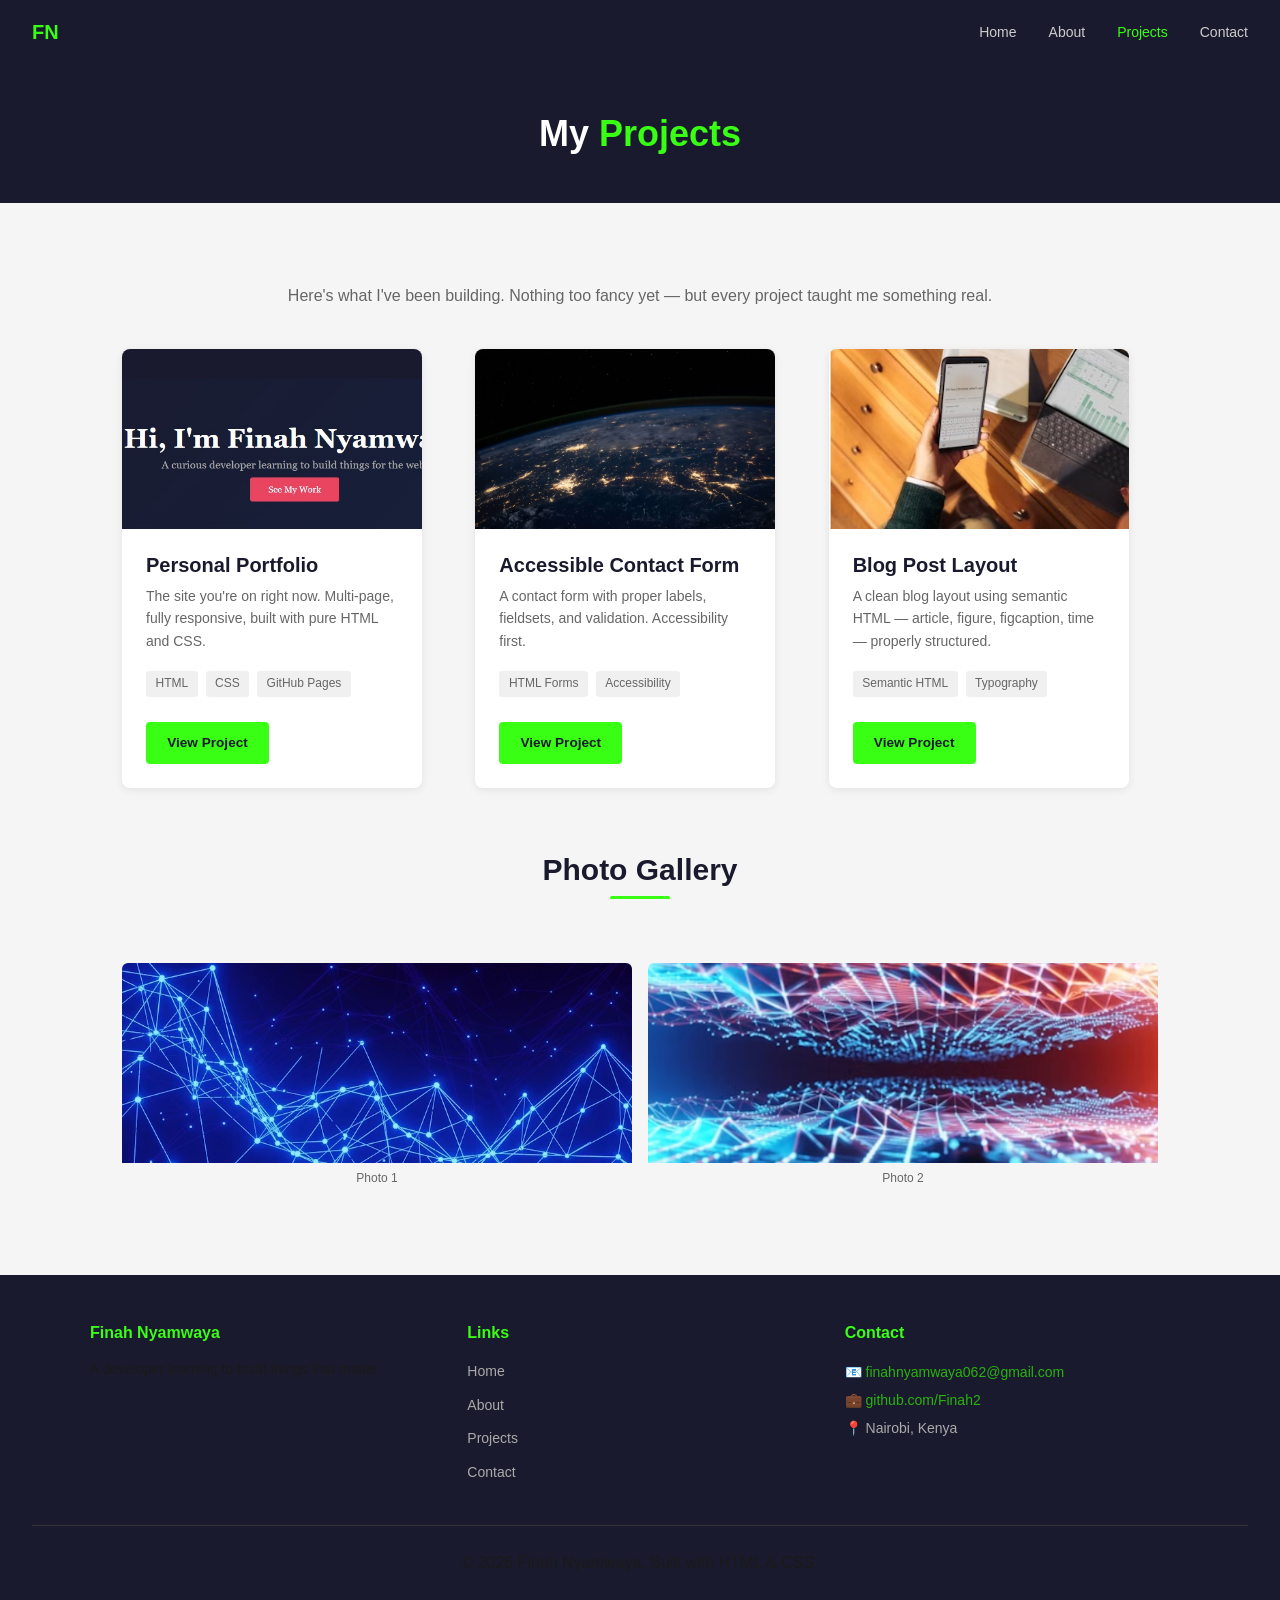
==== commit 795029b6: "Fix image source for accessible contact form" ====
--- a/projects.html
+++ b/projects.html
@@ -44,7 +44,7 @@
     </article>
  
     <article class="card">
-      <img src="photo3" alt="Accessible contact form">
+      <img src="photo3.jpeg" alt="Accessible contact form">
       <div class="card-body">
         <h3>Accessible Contact Form</h3>
         <p>A contact form with proper labels, fieldsets, and validation. Accessibility first.</p>
